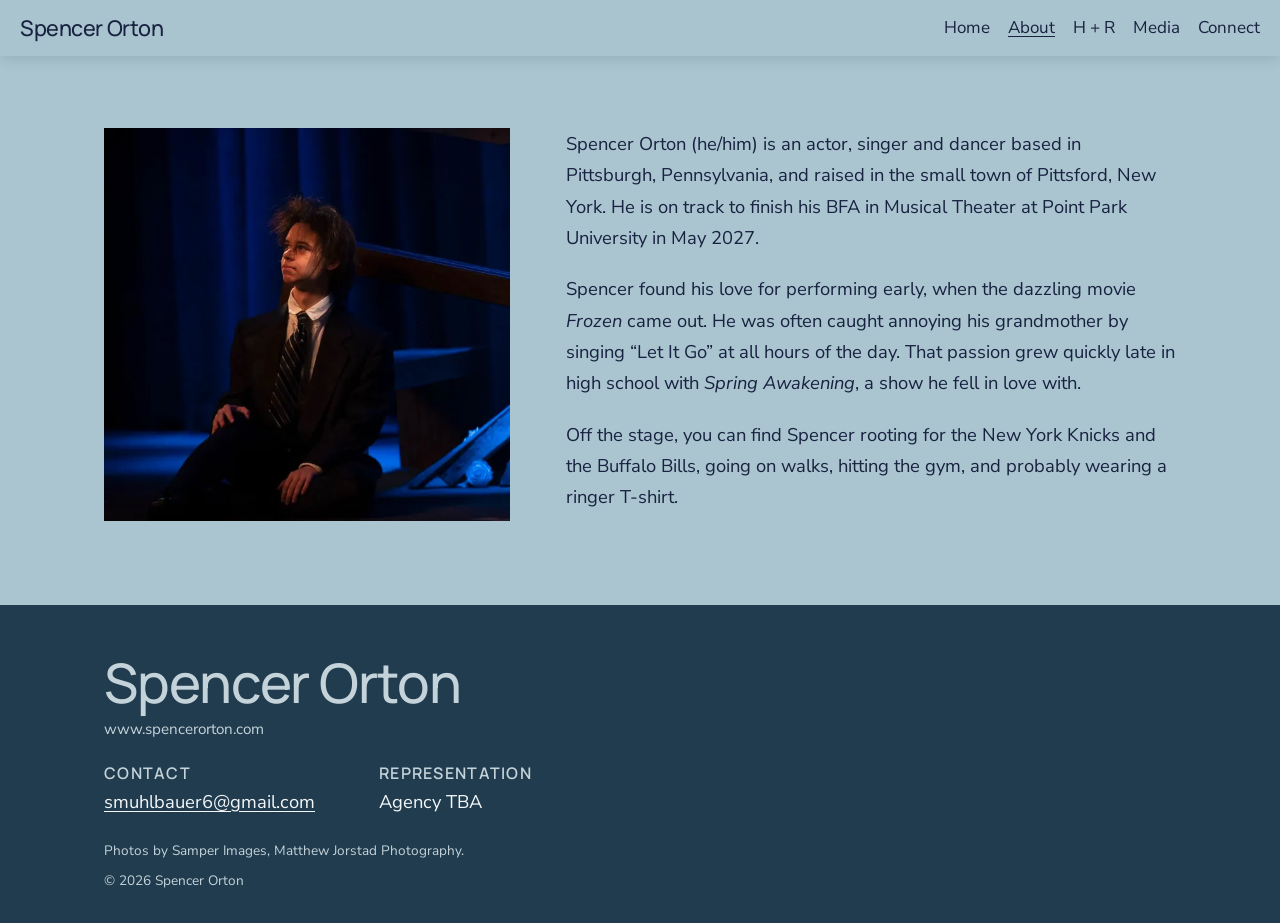
==== about.html @ 5dfda515 "split into separate pages, fix resume layout, add headshot and resume downloads" ====
<!doctype html>
<html lang="en">
<head>
  <meta charset="utf-8">
  <meta name="viewport" content="width=device-width, initial-scale=1">
  <title>About · Spencer Orton</title>
  <meta name="description" content="About Spencer Orton, actor, singer and dancer from Pittsford, New York, based in Pittsburgh.">
  <meta property="og:title" content="About · Spencer Orton">
  <meta property="og:description" content="About Spencer Orton, actor, singer and dancer from Pittsford, New York, based in Pittsburgh.">
  <meta property="og:image" content="https://spencerorton.com/images/headshot-1280.webp">
  <meta property="og:url" content="https://spencerorton.com/about">
  <meta name="theme-color" content="#213c4e">
  <link rel="canonical" href="https://spencerorton.com/about">
  <link rel="preconnect" href="https://fonts.googleapis.com">
  <link rel="preconnect" href="https://fonts.gstatic.com" crossorigin>
  <link href="https://fonts.googleapis.com/css2?family=Manrope:wght@500;600&family=Nunito+Sans:ital,wght@0,400;0,700;1,400&display=swap" rel="stylesheet">
  <link rel="stylesheet" href="style.css">
</head>
<body>
  <a class="skip" href="#main">Skip to content</a>

  <header class="site-header">
    <div class="header-inner">
      <a class="brand" href="index.html">Spencer Orton</a>
      <nav aria-label="Main">
        <ul>
          <li><a href="index.html">Home</a></li>
          <li><a href="about.html" aria-current="page">About</a></li>
          <li><a href="headshot-resume.html">H<span class="visually-hidden">eadshot</span> + R<span class="visually-hidden">esume</span></a></li>
          <li><a href="media.html">Media</a></li>
          <li><a href="connect.html">Connect</a></li>
        </ul>
      </nav>
    </div>
  </header>

  <main id="main" class="page">
    <section class="section band-light" aria-labelledby="page-h">
      <div class="wrap">
        <h1 id="page-h" class="visually-hidden">About Spencer Orton</h1>
        <div class="about-grid">
          <figure class="about-photo">
          <img src="images/casual-640.webp" width="640" height="619" fetchpriority="high"
               alt="Spencer Orton in a dark performance setting under blue-toned stage lighting.">
          </figure>
          <div class="bio">
          <p>Spencer Orton (he/him) is an actor, singer and dancer based in Pittsburgh, Pennsylvania, and raised in the small town of Pittsford, New York. He is on track to finish his BFA in Musical Theater at Point Park University in May 2027.</p>
          <p>Spencer found his love for performing early, when the dazzling movie <cite>Frozen</cite> came out. He was often caught annoying his grandmother by singing “Let It Go” at all hours of the day. That passion grew quickly late in high school with <cite>Spring Awakening</cite>, a show he fell in love with.</p>
          <p>Off the stage, you can find Spencer rooting for the New York Knicks and the Buffalo Bills, going on walks, hitting the gym, and probably wearing a ringer T-shirt.</p>
          </div>
        </div>
      </div>
    </section>
  </main>

  <!-- CONNECT -->
  <footer class="site-footer band-dark" aria-labelledby="contact-h">
    <div class="wrap">
      <h2 id="contact-h" class="footer-name">Spencer Orton</h2>
      <p class="footer-url">www.spencerorton.com</p>
      <!-- TODO: add real handles, then uncomment
      <ul class="social">
        <li><a href="https://instagram.com/HANDLE" aria-label="Instagram">IG</a></li>
        <li><a href="https://www.tiktok.com/@HANDLE" aria-label="TikTok">TT</a></li>
        <li><a href="https://youtube.com/@HANDLE" aria-label="YouTube">YT</a></li>
      </ul> -->
      <div class="footer-contact">
        <div>
          <h3>Contact</h3>
          <p><a href="mailto:smuhlbauer6@gmail.com">smuhlbauer6@gmail.com</a></p>
        </div>
        <div>
          <h3>Representation</h3>
          <!-- TODO: agency logo, phone and agent emails -->
          <p>Agency TBA</p>
        </div>
      </div>
      <p class="credits">Photos by Samper Images, Matthew Jorstad Photography. <!-- TODO: other photographers --></p>
      <p class="credits">© <span data-year>2026</span> Spencer Orton</p>
    </div>
  </footer>

  <script src="script.js" defer></script>
</body>
</html>
---- style.css ----
/* Palette and type follow the reference layout: slate-blue bands, deep navy ink,
   Manrope display + Nunito Sans text. All text/background pairs meet WCAG AA. */
:root {
  --ink: #182241;        /* navy text on light bands (10.6:1 on --light) */
  --dark: #213c4e;       /* dark band */
  --on-dark: #f2f6f8;    /* text on dark band (10.9:1) */
  --on-dark-muted: #c4d3da;
  --light: #aac5cf;      /* light band */
  --paper: #dce8ec;      /* lighter band for long reading */
  --line: rgb(24 34 65 / .22);
  --focus: #b3261e;
  --radius: 4px;
  --max: 1120px;
  --display: "Manrope", system-ui, sans-serif;
  --text: "Nunito Sans", system-ui, -apple-system, "Segoe UI", sans-serif;
  --header-h: 56px;
}

*, *::before, *::after { box-sizing: border-box; }
html { scroll-behavior: smooth; scroll-padding-top: var(--header-h); }
@media (prefers-reduced-motion: reduce) { html { scroll-behavior: auto; } }

body {
  margin: 0;
  background: var(--light);
  color: var(--ink);
  font: 400 1.0625rem/1.6 var(--text);
  -webkit-font-smoothing: antialiased;
}
img { display: block; max-width: 100%; height: auto; }
a { color: inherit; text-underline-offset: 3px; }
:focus-visible { outline: 3px solid var(--focus); outline-offset: 3px; }

h1, h2, h3 { font-family: var(--display); font-weight: 500; line-height: 1.1; margin: 0 0 .6em; letter-spacing: -.02em; }
h2 { font-size: clamp(1.8rem, 3.5vw, 2.6rem); }
h3 { font-size: 1.25rem; margin-top: 1.8em; font-weight: 600; }
cite { font-style: italic; }

.wrap { max-width: var(--max); margin: 0 auto; padding: 0 24px; }
.section { padding-block: 72px; }
.band-dark  { background: var(--dark); color: var(--on-dark); }
.band-light { background: var(--light); }
.band-paper { background: var(--paper); }
.visually-hidden {
  position: absolute !important; width: 1px; height: 1px; overflow: hidden;
  clip: rect(0 0 0 0); white-space: nowrap;
}
.skip {
  position: absolute; left: 12px; top: -60px; z-index: 100;
  background: var(--ink); color: #fff; padding: 10px 14px; border-radius: 6px;
}
.skip:focus { top: 12px; }

/* Header: translucent bar floating over the hero */
.site-header {
  position: fixed; inset: 0 0 auto 0; z-index: 50;
  background: rgb(170 197 207 / .78);
  backdrop-filter: blur(10px); -webkit-backdrop-filter: blur(10px);
  box-shadow: 0 2px 14px rgb(24 34 65 / .15);
}
.header-inner {
  display: flex; align-items: center; justify-content: space-between; gap: 8px 20px;
  min-height: var(--header-h); padding: 6px 20px; flex-wrap: wrap;
}
.brand { font-family: var(--display); font-weight: 500; font-size: 1.35rem; letter-spacing: -.02em; text-decoration: none; }
nav ul { list-style: none; display: flex; flex-wrap: wrap; gap: 0 18px; margin: 0; padding: 0; }
nav a { text-decoration: none; padding: 8px 0; display: inline-block; }
nav a:hover, nav a[aria-current="page"] { text-decoration: underline; text-decoration-thickness: 1px; }
@media (max-width: 560px) {
  :root { --header-h: 88px; }
  .header-inner { padding: 6px 16px 2px; gap: 0; }
  .brand { width: 100%; font-size: 1.2rem; }
  nav ul { gap: 0 14px; }
  nav a { font-size: .95rem; padding: 8px 0 10px; }
}

/* Hero */
/* The headshot is portrait, so show all of it on the left and let its edges fade
   into a backdrop sampled from the photo; the name sits on the plain backdrop. */
.hero {
  position: relative; height: min(100svh, 980px, calc(75vw + var(--header-h))); min-height: 520px; overflow: hidden;
  background: radial-gradient(ellipse at 35% 45%, #4a4248 0%, #3f383d 55%, #2f292d 100%);
}
.hero-img {
  /* height is capped at 75vw so the photo (2:3) never gets wider than ~50vw:
     the face stays in the left half and the name in the right half */
  position: absolute; bottom: 0; left: clamp(0px, 3vw, 64px);
  height: min(calc(100% - var(--header-h)), 75vw); width: auto; max-width: none;
  -webkit-mask-image: linear-gradient(to right, transparent 0, #000 12%, #000 80%, transparent 100%),
                      linear-gradient(to bottom, #000 85%, transparent 100%);
  -webkit-mask-composite: source-in; mask-composite: intersect;
  mask-image: linear-gradient(to right, transparent 0, #000 12%, #000 80%, transparent 100%),
              linear-gradient(to bottom, #000 85%, transparent 100%);
}
.hero-text {
  position: absolute; z-index: 1; right: clamp(20px, 4vw, 56px); bottom: 18%; max-width: 42vw;
  text-align: right; color: #fff; text-shadow: 0 2px 18px rgb(0 0 0 / .35);
}
.hero h1 {
  font-size: clamp(2.6rem, 6.4vw, 6.2rem); text-transform: uppercase; letter-spacing: -.02em;
  line-height: .98; margin: 0 0 .35em;
}
.tagline { font-style: italic; font-size: clamp(1.1rem, 2vw, 1.45rem); margin: 0; }
@media (max-width: 700px) {
  .hero { height: 92svh; }
  .hero-img { left: 50%; transform: translateX(-50%); height: 78%; top: calc(var(--header-h) + 8px); bottom: auto; }
  .hero-text { left: 20px; right: 20px; bottom: 24px; text-align: center; max-width: none; }
}

/* Press band */
.press-inner {
  max-width: 1280px; margin: 0 auto; padding: 28px 20px;
  display: grid; gap: 32px; align-items: center; grid-template-columns: 1fr;
}
@media (min-width: 820px) { .press-inner { grid-template-columns: 1fr 1fr; } }
.press-photo { margin: 0; }
.press-photo img { width: 100%; aspect-ratio: 4 / 3; object-fit: cover; object-position: 50% 30%; }
.quotes { display: grid; gap: 36px; text-align: center; padding: 8px 4%; }
.quotes blockquote { margin: 0; }
.quotes p { font-style: italic; font-size: 1.2rem; line-height: 1.55; margin: 0 0 14px; }
.quotes footer { font-size: 1.1rem; }

/* Upcoming */
.upcoming { padding-block: 72px; }
.display { font-size: clamp(2.6rem, 6vw, 4rem); margin-bottom: .8em; }
.event {
  display: grid; gap: 28px; align-items: center; grid-template-columns: 1fr;
  margin-bottom: 56px; text-align: center;
}
@media (min-width: 760px) {
  .event { grid-template-columns: 1fr 1fr; gap: 56px; }
  .event:nth-of-type(even) .event-text { order: 2; }
}
.event h3 { margin: 0 0 4px; font-size: 1.4rem; }
.event p { margin: 0 0 4px; font-size: 1.15rem; }
.event-venue { font-size: 1.3rem !important; }
.poster { width: 100%; max-width: 300px; justify-self: center; }
.poster-placeholder {
  aspect-ratio: 4 / 5; display: grid; place-items: center;
  border: 2px dashed var(--line); color: var(--ink); font-style: italic;
}
.btn {
  display: inline-block; margin-top: 12px; padding: 12px 22px; border: 1px solid currentColor;
  border-radius: 10px; text-transform: uppercase; letter-spacing: .04em; font-size: .9rem;
  text-decoration: none; min-height: 44px;
}
.btn:hover { background: var(--ink); color: var(--light); }

/* ---------- Inner pages ---------- */
.page { padding-top: var(--header-h); }
.page-title { font-size: clamp(2.6rem, 6vw, 4rem); margin: 0 0 .5em; }
.lede { font-size: 1.2rem; max-width: 60ch; }

/* About: photo left, bio right (reference composition) */
.about-grid { display: grid; gap: 40px; grid-template-columns: 1fr; align-items: start; }
@media (min-width: 820px) { .about-grid { grid-template-columns: minmax(260px, 2fr) 3fr; gap: 56px; } }
.about-photo { margin: 0; }
.about-photo img { width: 100%; }
.bio p { font-size: 1.15rem; line-height: 1.7; margin: 0 0 1.1em; max-width: 62ch; }
.bio p:first-child { margin-top: 0; }

/* H + R: two download cards side by side */
.downloads { display: grid; gap: 32px; grid-template-columns: 1fr; }
@media (min-width: 720px) { .downloads { grid-template-columns: 1fr 1fr; gap: 40px; } }
.download-card { margin: 0; display: flex; flex-direction: column; align-items: center; gap: 18px; }
.download-card img { width: 100%; max-width: 420px; aspect-ratio: 4 / 5; object-fit: cover; object-position: 50% 20%; background: #fff; box-shadow: 0 6px 24px rgb(24 34 65 / .18); }
.download-card img.contain { object-fit: contain; }
.download-card figcaption { text-align: center; }
.btn { display: inline-flex; align-items: center; gap: 8px; }
.btn-solid { background: var(--ink); color: var(--paper); border-color: var(--ink); }
.btn-solid:hover { background: var(--dark); }
.file-meta { display: block; font-size: .85rem; margin-top: 6px; }

/* Resume (text version). Credits are a real table on wide screens and stack
   into labelled blocks on phones, so nothing is clipped or side-scrolled. */
.resume-head { display: flex; flex-wrap: wrap; gap: 4px 28px; margin: 0 0 8px; font-size: 1.05rem; }
.credits-table { width: 100%; border-collapse: collapse; margin-bottom: 8px; }
.credits-table th, .credits-table td { text-align: left; padding: 12px 16px 12px 0; border-bottom: 1px solid var(--line); vertical-align: top; }
.credits-table th { font-size: .78rem; text-transform: uppercase; letter-spacing: .08em; font-weight: 700; }
.credits-table td:first-child { width: 34%; }
.credits-table .dir { display: block; font-style: italic; font-size: .95rem; }
@media (max-width: 640px) {
  .credits-table thead { position: absolute; width: 1px; height: 1px; overflow: hidden; clip: rect(0 0 0 0); }
  .credits-table, .credits-table tbody, .credits-table tr, .credits-table td { display: block; width: 100% !important; }
  .credits-table tr { padding: 12px 0; border-bottom: 1px solid var(--line); }
  .credits-table td { border: 0; padding: 2px 0; }
  .credits-table td:first-child { font-weight: 700; font-size: 1.1rem; }
}
.note { font-size: .95rem; margin-top: 8px; }
.resume-cols { display: grid; gap: 8px 56px; grid-template-columns: 1fr; }
@media (min-width: 820px) { .resume-cols { grid-template-columns: 3fr 2fr; } }
.training { margin: 0; }
.training div { display: grid; grid-template-columns: 5.5rem 1fr; gap: 12px; padding: 8px 0; border-bottom: 1px solid var(--line); }
.training dt { font-weight: 700; }
.training dd { margin: 0; }
.skills { list-style: none; padding: 0; margin: 0; display: flex; flex-wrap: wrap; gap: 8px; }
.skills li { border: 1px solid var(--line); border-radius: 999px; padding: 4px 14px; }

/* Media */
.sub-h { margin-top: 64px; }
.gallery { list-style: none; padding: 0; margin: 0; display: grid; gap: 20px; grid-template-columns: repeat(auto-fill, minmax(260px, 1fr)); }
.gallery figure { margin: 0; }
.gallery a { display: block; overflow: hidden; background: var(--light); }
.gallery img { width: 100%; aspect-ratio: 4 / 3; object-fit: cover; transition: transform .25s ease; }
.gallery img.top { object-position: 50% 15%; }
.gallery-tall { grid-template-columns: repeat(auto-fill, minmax(200px, 280px)); }
.gallery-tall img { aspect-ratio: 3 / 4; }
.gallery a:hover img { transform: scale(1.03); }
@media (prefers-reduced-motion: reduce) { .gallery img { transition: none; } .gallery a:hover img { transform: none; } }
.video-placeholder { border: 2px dashed var(--line); aspect-ratio: 16 / 9; max-width: 820px; display: grid; place-items: center; font-style: italic; }

/* Connect page */
.connect-grid { display: grid; gap: 40px; grid-template-columns: 1fr; align-items: center; }
@media (min-width: 820px) { .connect-grid { grid-template-columns: 3fr 2fr; gap: 64px; } }
.contact-list { margin: 32px 0 0; }
.contact-list div { padding: 18px 0; border-top: 1px solid var(--line); }
.contact-list dt { font-size: .8rem; text-transform: uppercase; letter-spacing: .1em; font-weight: 700; margin-bottom: 4px; }
.contact-list dd { margin: 0; font-size: 1.25rem; }
.connect-photo { margin: 0; }
.connect-photo img { width: 100%; max-width: 380px; }

/* Footer / Connect */
.site-footer { padding: 48px 0 32px; }
.footer-name { font-size: clamp(2.4rem, 5vw, 3.4rem); margin: 0 0 4px; color: var(--on-dark-muted); }
.footer-url { margin: 0 0 24px; color: var(--on-dark-muted); font-size: .95rem; }
.footer-contact { display: flex; flex-wrap: wrap; gap: 8px 64px; }
.footer-contact h3 { margin: 0 0 4px; font-size: 1rem; text-transform: uppercase; letter-spacing: .08em; color: var(--on-dark-muted); }
.footer-contact p { font-size: 1.15rem; margin: 0 0 16px; }
.social { list-style: none; padding: 0; display: flex; gap: 10px; }
.credits { color: var(--on-dark-muted); font-size: .85rem; margin: 8px 0 0; }

/* Lightbox */
.lightbox { border: 0; padding: 0; background: transparent; max-width: min(92vw, 1100px); max-height: 92vh; }
.lightbox::backdrop { background: rgb(0 0 0 / .85); }
.lightbox img { max-height: 82vh; width: auto; margin: 0 auto; }
.lightbox .close {
  position: fixed; top: 16px; right: 16px; width: 44px; height: 44px; border-radius: 50%;
  border: 0; background: #f2f6f8; color: var(--ink); font-size: 1.6rem; line-height: 1; cursor: pointer;
}
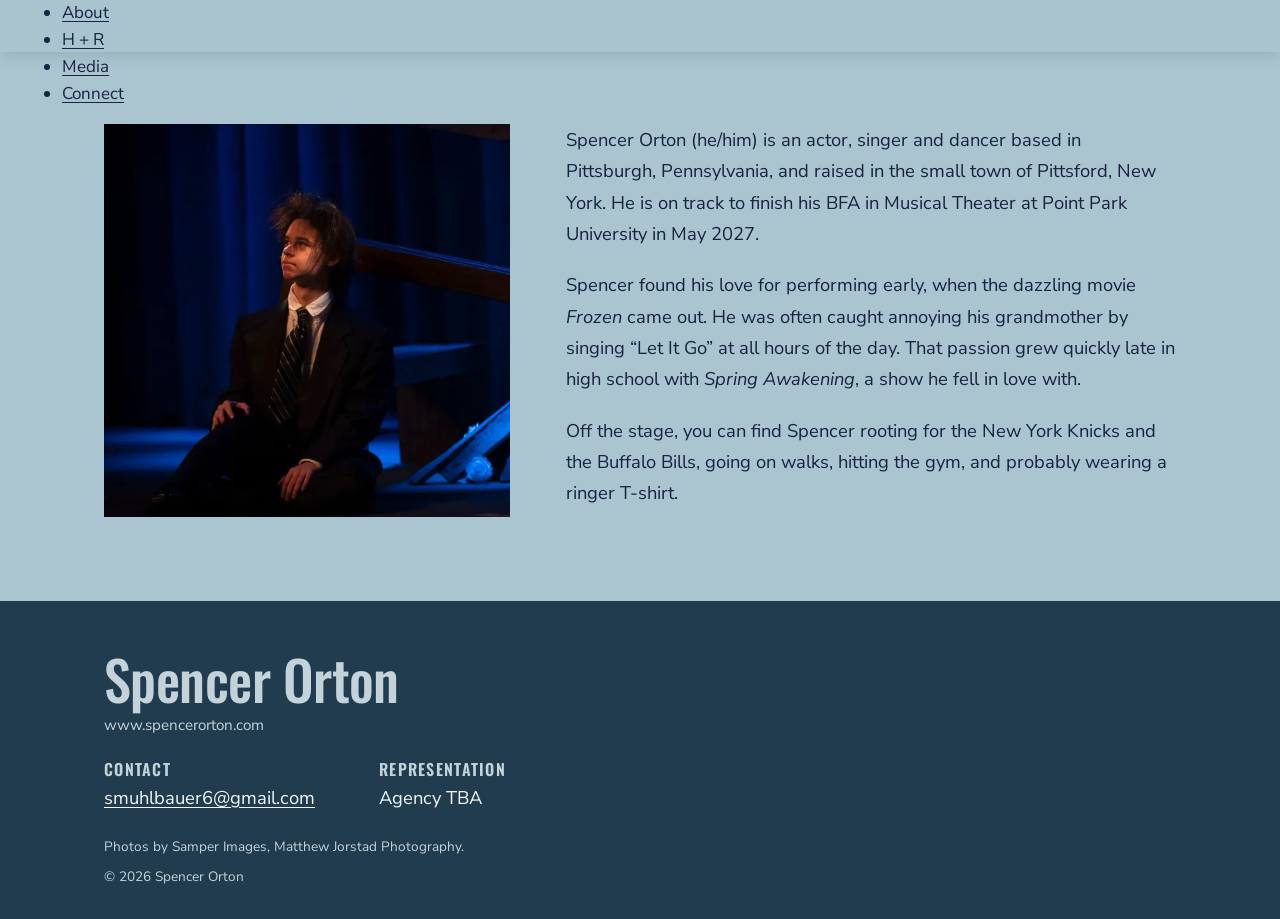
==== commit 0ac8473d: "Redesign hero: full-screen portrait, text overlay, hamburger menu overlay, Oswald type" ====
--- a/about.html
+++ b/about.html
@@ -13,7 +13,7 @@
   <link rel="canonical" href="https://spencerorton.com/about">
   <link rel="preconnect" href="https://fonts.googleapis.com">
   <link rel="preconnect" href="https://fonts.gstatic.com" crossorigin>
-  <link href="https://fonts.googleapis.com/css2?family=Manrope:wght@500;600&family=Nunito+Sans:ital,wght@0,400;0,700;1,400&display=swap" rel="stylesheet">
+  <link href="https://fonts.googleapis.com/css2?family=Oswald:wght@500;600;700&family=Nunito+Sans:ital,wght@0,400;0,700;1,400&display=swap" rel="stylesheet">
   <link rel="stylesheet" href="style.css">
 </head>
 <body>
--- a/style.css
+++ b/style.css
@@ -1,19 +1,24 @@
-/* Palette and type follow the reference layout: slate-blue bands, deep navy ink,
-   Manrope display + Nunito Sans text. All text/background pairs meet WCAG AA. */
+/* Palette: deep navy ink, dusty slate-blue bands, olive-green from photo.
+   Display: Oswald (condensed bold caps). Text: Nunito Sans. */
+
 :root {
-  --ink: #182241;        /* navy text on light bands (10.6:1 on --light) */
-  --dark: #213c4e;       /* dark band */
-  --on-dark: #f2f6f8;    /* text on dark band (10.9:1) */
+  --ink: #182241;          /* deep navy text */
+  --dark: #213c4e;         /* dark navy band */
+  --slate: #6b8a99;        /* dusty slate-blue */
+  --slate-light: #aac5cf;  /* light slate band */
+  --slate-overlay: #7d9cab;/* menu overlay slate-blue */
+  --on-dark: #f2f6f8;
   --on-dark-muted: #c4d3da;
-  --light: #aac5cf;      /* light band */
-  --paper: #dce8ec;      /* lighter band for long reading */
+  --light: #aac5cf;
+  --paper: #dce8ec;
+  --olive: #4a4248;        /* olive-green from photo */
   --line: rgb(24 34 65 / .22);
   --focus: #b3261e;
   --radius: 4px;
   --max: 1120px;
-  --display: "Manrope", system-ui, sans-serif;
+  --display: "Oswald", system-ui, sans-serif;
   --text: "Nunito Sans", system-ui, -apple-system, "Segoe UI", sans-serif;
-  --header-h: 56px;
+  --header-h: 52px;
 }
 
 *, *::before, *::after { box-sizing: border-box; }
@@ -22,7 +27,7 @@
 
 body {
   margin: 0;
-  background: var(--light);
+  background: var(--slate-light);
   color: var(--ink);
   font: 400 1.0625rem/1.6 var(--text);
   -webkit-font-smoothing: antialiased;
@@ -31,7 +36,7 @@
 a { color: inherit; text-underline-offset: 3px; }
 :focus-visible { outline: 3px solid var(--focus); outline-offset: 3px; }
 
-h1, h2, h3 { font-family: var(--display); font-weight: 500; line-height: 1.1; margin: 0 0 .6em; letter-spacing: -.02em; }
+h1, h2, h3 { font-family: var(--display); font-weight: 500; line-height: 1.1; margin: 0 0 .6em; letter-spacing: -.01em; }
 h2 { font-size: clamp(1.8rem, 3.5vw, 2.6rem); }
 h3 { font-size: 1.25rem; margin-top: 1.8em; font-weight: 600; }
 cite { font-style: italic; }
@@ -39,7 +44,7 @@
 .wrap { max-width: var(--max); margin: 0 auto; padding: 0 24px; }
 .section { padding-block: 72px; }
 .band-dark  { background: var(--dark); color: var(--on-dark); }
-.band-light { background: var(--light); }
+.band-light { background: var(--slate-light); }
 .band-paper { background: var(--paper); }
 .visually-hidden {
   position: absolute !important; width: 1px; height: 1px; overflow: hidden;
@@ -51,63 +56,170 @@
 }
 .skip:focus { top: 12px; }
 
-/* Header: translucent bar floating over the hero */
+/* ===== Header: thin, semi-transparent, fades into hero ===== */
 .site-header {
-  position: fixed; inset: 0 0 auto 0; z-index: 50;
-  background: rgb(170 197 207 / .78);
-  backdrop-filter: blur(10px); -webkit-backdrop-filter: blur(10px);
-  box-shadow: 0 2px 14px rgb(24 34 65 / .15);
-}
-.header-inner {
-  display: flex; align-items: center; justify-content: space-between; gap: 8px 20px;
-  min-height: var(--header-h); padding: 6px 20px; flex-wrap: wrap;
-}
-.brand { font-family: var(--display); font-weight: 500; font-size: 1.35rem; letter-spacing: -.02em; text-decoration: none; }
-nav ul { list-style: none; display: flex; flex-wrap: wrap; gap: 0 18px; margin: 0; padding: 0; }
-nav a { text-decoration: none; padding: 8px 0; display: inline-block; }
-nav a:hover, nav a[aria-current="page"] { text-decoration: underline; text-decoration-thickness: 1px; }
-@media (max-width: 560px) {
-  :root { --header-h: 88px; }
-  .header-inner { padding: 6px 16px 2px; gap: 0; }
-  .brand { width: 100%; font-size: 1.2rem; }
-  nav ul { gap: 0 14px; }
-  nav a { font-size: .95rem; padding: 8px 0 10px; }
-}
-
-/* Hero */
-/* The headshot is portrait, so show all of it on the left and let its edges fade
-   into a backdrop sampled from the photo; the name sits on the plain backdrop. */
+  position: fixed; inset: 0 0 auto 0; z-index: 60;
+  height: var(--header-h);
+  display: flex; align-items: center; justify-content: space-between;
+  padding: 0 22px;
+  background: linear-gradient(to bottom, rgb(24 34 65 / .12) 0%, rgb(24 34 65 / .04) 60%, transparent 100%);
+  backdrop-filter: blur(2px); -webkit-backdrop-filter: blur(2px);
+  border: 0; box-shadow: none;
+  transition: background .3s ease;
+}
+.brand {
+  font-family: var(--text); font-weight: 400; font-size: .95rem;
+  letter-spacing: .02em; color: var(--ink); text-decoration: none;
+  opacity: .82;
+}
+.brand:hover { opacity: 1; }
+
+/* Hamburger: two thin navy lines */
+.menu-toggle {
+  display: flex; flex-direction: column; justify-content: center; gap: 5px;
+  width: 32px; height: 32px; padding: 0; border: 0; background: transparent; cursor: pointer;
+}
+.menu-toggle span {
+  display: block; height: 1.5px; width: 24px; background: var(--ink); opacity: .72;
+  transition: transform .3s ease, opacity .3s ease;
+}
+.menu-toggle:hover span { opacity: 1; }
+
+/* ===== Full-screen menu overlay ===== */
+.menu-overlay {
+  position: fixed; inset: 0; z-index: 70;
+  background: var(--slate-overlay);
+  display: flex; flex-direction: column;
+  opacity: 0; visibility: hidden;
+  transition: opacity .35s ease, visibility .35s ease;
+}
+.menu-overlay.open { opacity: 1; visibility: visible; }
+
+.menu-overlay-top {
+  display: flex; align-items: center; justify-content: space-between;
+  padding: 0 22px; height: var(--header-h);
+}
+.menu-name {
+  font-family: var(--text); font-weight: 400; font-size: .95rem;
+  letter-spacing: .02em; color: var(--ink); opacity: .82;
+}
+.menu-close {
+  width: 32px; height: 32px; padding: 0; border: 0; background: transparent;
+  font-size: 1.6rem; line-height: 1; color: var(--ink); cursor: pointer;
+  opacity: .72; font-family: var(--text); font-weight: 300;
+}
+.menu-close:hover { opacity: 1; }
+
+.menu-nav { flex: 1; display: flex; align-items: center; justify-content: center; }
+.menu-nav ul {
+  list-style: none; margin: 0; padding: 0; text-align: center;
+}
+.menu-nav li { margin: 14px 0; }
+.menu-nav a {
+  font-family: var(--display); font-weight: 500;
+  font-size: clamp(1.8rem, 7vw, 2.8rem);
+  text-decoration: none; color: var(--ink); letter-spacing: .01em;
+  text-transform: none; opacity: .85;
+  transition: opacity .2s ease;
+}
+.menu-nav a:hover, .menu-nav a:focus { opacity: 1; }
+
+/* ===== Hero: full-screen edge-to-edge portrait ===== */
 .hero {
-  position: relative; height: min(100svh, 980px, calc(75vw + var(--header-h))); min-height: 520px; overflow: hidden;
-  background: radial-gradient(ellipse at 35% 45%, #4a4248 0%, #3f383d 55%, #2f292d 100%);
-}
+  position: relative;
+  width: 100vw;
+  height: 100svh;
+  min-height: 100svh;
+  overflow: hidden;
+  margin: 0; padding: 0;
+  background: var(--olive);
+}
+
+/* The photo fills the entire screen, object-position tuned so the face
+   sits upper-left-to-center and the right side stays open for text */
 .hero-img {
-  /* height is capped at 75vw so the photo (2:3) never gets wider than ~50vw:
-     the face stays in the left half and the name in the right half */
-  position: absolute; bottom: 0; left: clamp(0px, 3vw, 64px);
-  height: min(calc(100% - var(--header-h)), 75vw); width: auto; max-width: none;
-  -webkit-mask-image: linear-gradient(to right, transparent 0, #000 12%, #000 80%, transparent 100%),
-                      linear-gradient(to bottom, #000 85%, transparent 100%);
-  -webkit-mask-composite: source-in; mask-composite: intersect;
-  mask-image: linear-gradient(to right, transparent 0, #000 12%, #000 80%, transparent 100%),
-              linear-gradient(to bottom, #000 85%, transparent 100%);
-}
+  position: absolute; inset: 0;
+  width: 100%; height: 100%;
+  object-fit: cover;
+  object-position: 28% 30%;
+}
+
+/* Text overlay: right side, mid-height, right-aligned, deep navy */
 .hero-text {
-  position: absolute; z-index: 1; right: clamp(20px, 4vw, 56px); bottom: 18%; max-width: 42vw;
-  text-align: right; color: #fff; text-shadow: 0 2px 18px rgb(0 0 0 / .35);
-}
-.hero h1 {
-  font-size: clamp(2.6rem, 6.4vw, 6.2rem); text-transform: uppercase; letter-spacing: -.02em;
-  line-height: .98; margin: 0 0 .35em;
-}
-.tagline { font-style: italic; font-size: clamp(1.1rem, 2vw, 1.45rem); margin: 0; }
+  position: absolute;
+  right: 0;
+  top: 50%;
+  transform: translateY(-50%);
+  z-index: 2;
+  text-align: right;
+  padding-right: clamp(20px, 5vw, 64px);
+  max-width: 50vw;
+  color: var(--ink);
+}
+
+.hero-first, .hero-last {
+  display: block;
+  font-family: var(--display);
+  font-weight: 700;
+  text-transform: uppercase;
+  line-height: .92;
+  letter-spacing: -.01em;
+}
+
+.hero-first {
+  font-size: clamp(3rem, 12vw, 7.5rem);
+}
+
+.hero-last {
+  font-size: clamp(2.4rem, 9.5vw, 6rem);
+  margin-top: .04em;
+}
+
+.tagline {
+  font-family: var(--text);
+  font-style: italic;
+  font-weight: 400;
+  font-size: clamp(1rem, 2.6vw, 1.6rem);
+  margin: .5em 0 0;
+  letter-spacing: .01em;
+  opacity: .85;
+}
+
+/* The press section (navy) sits flush against the hero bottom */
+.press { margin: 0; padding-block: 72px; }
+
+/* ===== Mobile hero adjustments ===== */
 @media (max-width: 700px) {
-  .hero { height: 92svh; }
-  .hero-img { left: 50%; transform: translateX(-50%); height: 78%; top: calc(var(--header-h) + 8px); bottom: auto; }
-  .hero-text { left: 20px; right: 20px; bottom: 24px; text-align: center; max-width: none; }
-}
-
-/* Press band */
+  .hero-img {
+    object-position: 25% 25%;
+  }
+  .hero-text {
+    right: 0;
+    top: 52%;
+    padding-right: 20px;
+    max-width: 62vw;
+  }
+  .hero-first { font-size: clamp(2.8rem, 16vw, 5.5rem); }
+  .hero-last  { font-size: clamp(2.2rem, 12.5vw, 4.4rem); }
+  .tagline { font-size: clamp(.95rem, 3.5vw, 1.3rem); }
+}
+
+@media (max-width: 400px) {
+  .hero-text { max-width: 70vw; }
+  .hero-first { font-size: 2.6rem; }
+  .hero-last  { font-size: 2.05rem; }
+  .tagline { font-size: .9rem; }
+}
+
+/* Landscape phones: keep photo full-screen, text lower */
+@media (max-height: 500px) and (orientation: landscape) {
+  .hero-text { top: 58%; }
+  .hero-first { font-size: clamp(2rem, 8vw, 4rem); }
+  .hero-last { font-size: clamp(1.6rem, 6.5vw, 3.2rem); }
+  .tagline { font-size: .95rem; }
+}
+
+/* ===== Press band ===== */
 .press-inner {
   max-width: 1280px; margin: 0 auto; padding: 28px 20px;
   display: grid; gap: 32px; align-items: center; grid-template-columns: 1fr;
@@ -120,7 +232,7 @@
 .quotes p { font-style: italic; font-size: 1.2rem; line-height: 1.55; margin: 0 0 14px; }
 .quotes footer { font-size: 1.1rem; }
 
-/* Upcoming */
+/* ===== Upcoming ===== */
 .upcoming { padding-block: 72px; }
 .display { font-size: clamp(2.6rem, 6vw, 4rem); margin-bottom: .8em; }
 .event {
@@ -140,18 +252,29 @@
   border: 2px dashed var(--line); color: var(--ink); font-style: italic;
 }
 .btn {
-  display: inline-block; margin-top: 12px; padding: 12px 22px; border: 1px solid currentColor;
+  display: inline-flex; align-items: center; gap: 8px;
+  margin-top: 12px; padding: 12px 22px; border: 1px solid currentColor;
   border-radius: 10px; text-transform: uppercase; letter-spacing: .04em; font-size: .9rem;
   text-decoration: none; min-height: 44px;
 }
 .btn:hover { background: var(--ink); color: var(--light); }
-
-/* ---------- Inner pages ---------- */
+.btn-solid { background: var(--ink); color: var(--paper); border-color: var(--ink); }
+.btn-solid:hover { background: var(--dark); }
+
+/* ===== Inner pages ===== */
 .page { padding-top: var(--header-h); }
 .page-title { font-size: clamp(2.6rem, 6vw, 4rem); margin: 0 0 .5em; }
 .lede { font-size: 1.2rem; max-width: 60ch; }
 
-/* About: photo left, bio right (reference composition) */
+/* Inner page header: solid background since no hero photo behind it */
+body:not(:has(.hero)) .site-header,
+.page .site-header {
+  background: rgb(170 197 207 / .78);
+  backdrop-filter: blur(10px); -webkit-backdrop-filter: blur(10px);
+  box-shadow: 0 2px 14px rgb(24 34 65 / .15);
+}
+
+/* About */
 .about-grid { display: grid; gap: 40px; grid-template-columns: 1fr; align-items: start; }
 @media (min-width: 820px) { .about-grid { grid-template-columns: minmax(260px, 2fr) 3fr; gap: 56px; } }
 .about-photo { margin: 0; }
@@ -159,20 +282,16 @@
 .bio p { font-size: 1.15rem; line-height: 1.7; margin: 0 0 1.1em; max-width: 62ch; }
 .bio p:first-child { margin-top: 0; }
 
-/* H + R: two download cards side by side */
+/* H + R downloads */
 .downloads { display: grid; gap: 32px; grid-template-columns: 1fr; }
 @media (min-width: 720px) { .downloads { grid-template-columns: 1fr 1fr; gap: 40px; } }
 .download-card { margin: 0; display: flex; flex-direction: column; align-items: center; gap: 18px; }
 .download-card img { width: 100%; max-width: 420px; aspect-ratio: 4 / 5; object-fit: cover; object-position: 50% 20%; background: #fff; box-shadow: 0 6px 24px rgb(24 34 65 / .18); }
 .download-card img.contain { object-fit: contain; }
 .download-card figcaption { text-align: center; }
-.btn { display: inline-flex; align-items: center; gap: 8px; }
-.btn-solid { background: var(--ink); color: var(--paper); border-color: var(--ink); }
-.btn-solid:hover { background: var(--dark); }
 .file-meta { display: block; font-size: .85rem; margin-top: 6px; }
 
-/* Resume (text version). Credits are a real table on wide screens and stack
-   into labelled blocks on phones, so nothing is clipped or side-scrolled. */
+/* Resume table */
 .resume-head { display: flex; flex-wrap: wrap; gap: 4px 28px; margin: 0 0 8px; font-size: 1.05rem; }
 .credits-table { width: 100%; border-collapse: collapse; margin-bottom: 8px; }
 .credits-table th, .credits-table td { text-align: left; padding: 12px 16px 12px 0; border-bottom: 1px solid var(--line); vertical-align: top; }
@@ -219,14 +338,13 @@
 .connect-photo { margin: 0; }
 .connect-photo img { width: 100%; max-width: 380px; }
 
-/* Footer / Connect */
+/* Footer */
 .site-footer { padding: 48px 0 32px; }
 .footer-name { font-size: clamp(2.4rem, 5vw, 3.4rem); margin: 0 0 4px; color: var(--on-dark-muted); }
 .footer-url { margin: 0 0 24px; color: var(--on-dark-muted); font-size: .95rem; }
 .footer-contact { display: flex; flex-wrap: wrap; gap: 8px 64px; }
 .footer-contact h3 { margin: 0 0 4px; font-size: 1rem; text-transform: uppercase; letter-spacing: .08em; color: var(--on-dark-muted); }
 .footer-contact p { font-size: 1.15rem; margin: 0 0 16px; }
-.social { list-style: none; padding: 0; display: flex; gap: 10px; }
 .credits { color: var(--on-dark-muted); font-size: .85rem; margin: 8px 0 0; }
 
 /* Lightbox */
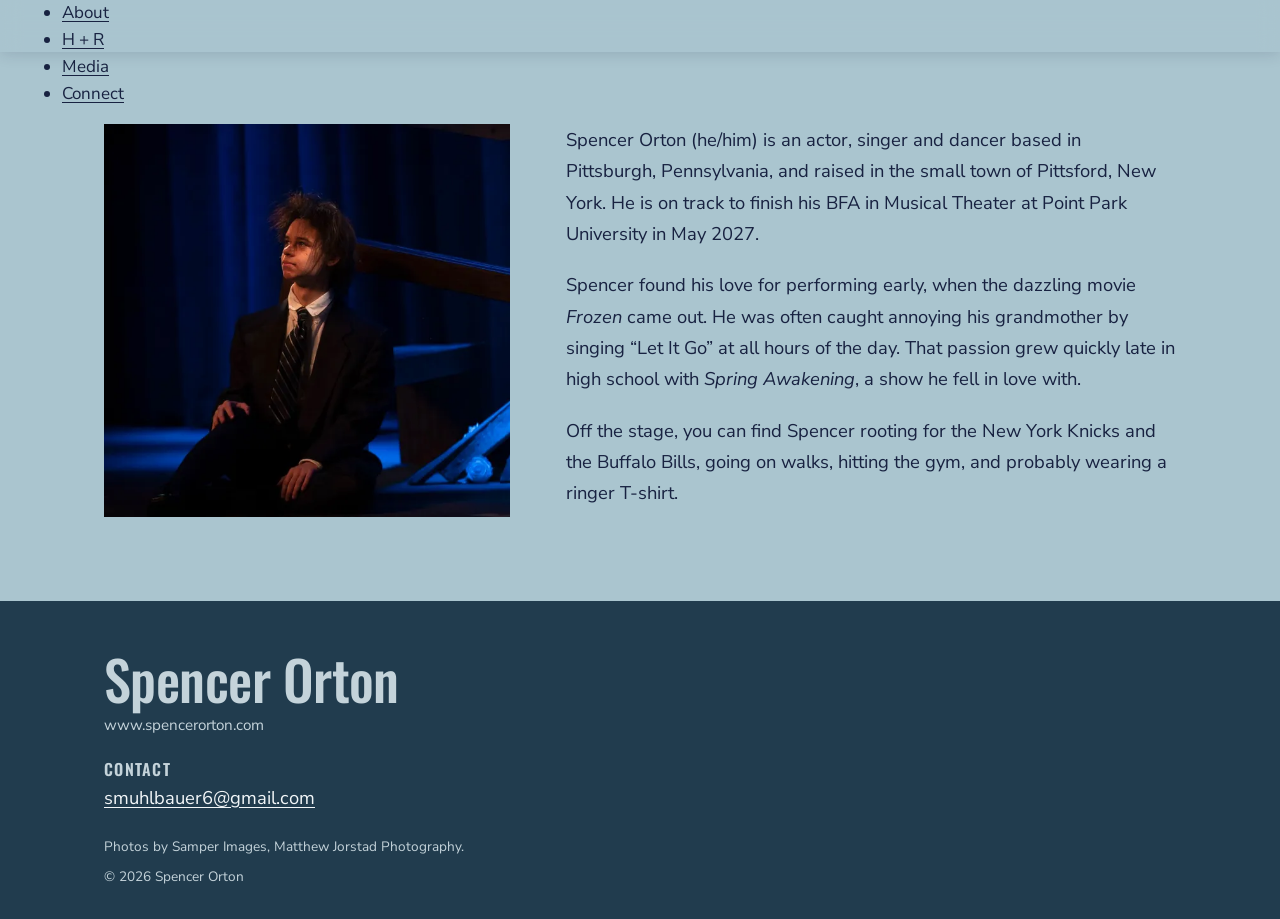
==== commit 0201ec2b: "Remove all agency/representation info from entire site" ====
--- a/about.html
+++ b/about.html
@@ -69,11 +69,6 @@
           <h3>Contact</h3>
           <p><a href="mailto:smuhlbauer6@gmail.com">smuhlbauer6@gmail.com</a></p>
         </div>
-        <div>
-          <h3>Representation</h3>
-          <!-- TODO: agency logo, phone and agent emails -->
-          <p>Agency TBA</p>
-        </div>
       </div>
       <p class="credits">Photos by Samper Images, Matthew Jorstad Photography. <!-- TODO: other photographers --></p>
       <p class="credits">© <span data-year>2026</span> Spencer Orton</p>
--- a/style.css
+++ b/style.css
@@ -141,7 +141,22 @@
   position: absolute; inset: 0;
   width: 100%; height: 100%;
   object-fit: cover;
-  object-position: 28% 30%;
+  object-position: 30% 25%;
+}
+
+/* Gradient overlay: darkens the right edge so text is readable without
+   covering the face. Face occupies ~22%-84% of image width. */
+.hero-overlay {
+  position: absolute; inset: 0; z-index: 1; pointer-events: none;
+  /* Desktop: gradient from right side */
+  background: linear-gradient(
+    to right,
+    transparent 0%,
+    transparent 60%,
+    rgb(24 34 65 / .15) 72%,
+    rgb(24 34 65 / .55) 82%,
+    rgb(24 34 65 / .75) 100%
+  );
 }
 
 /* Text overlay: right side, mid-height, right-aligned, deep navy */
@@ -152,8 +167,8 @@
   transform: translateY(-50%);
   z-index: 2;
   text-align: right;
-  padding-right: clamp(20px, 5vw, 64px);
-  max-width: 50vw;
+  padding-right: clamp(20px, 4vw, 56px);
+  max-width: 25vw;
   color: var(--ink);
 }
 
@@ -189,34 +204,49 @@
 .press { margin: 0; padding-block: 72px; }
 
 /* ===== Mobile hero adjustments ===== */
+/* On narrow screens the portrait face fills the full width.
+   Move text to the bottom with a gradient from below so the face stays clear. */
 @media (max-width: 700px) {
   .hero-img {
-    object-position: 25% 25%;
+    object-position: 25% 20%;
+  }
+  .hero-overlay {
+    background: linear-gradient(
+      to top,
+      rgb(24 34 65 / .82) 0%,
+      rgb(24 34 65 / .55) 15%,
+      rgb(24 34 65 / .15) 28%,
+      transparent 40%
+    );
   }
   .hero-text {
+    left: 0;
     right: 0;
-    top: 52%;
-    padding-right: 20px;
-    max-width: 62vw;
+    bottom: 0;
+    top: auto;
+    transform: none;
+    text-align: right;
+    padding: 0 20px 28px;
+    max-width: none;
   }
-  .hero-first { font-size: clamp(2.8rem, 16vw, 5.5rem); }
-  .hero-last  { font-size: clamp(2.2rem, 12.5vw, 4.4rem); }
-  .tagline { font-size: clamp(.95rem, 3.5vw, 1.3rem); }
+  .hero-first { font-size: clamp(2.8rem, 14vw, 5rem); }
+  .hero-last  { font-size: clamp(2.2rem, 11vw, 4rem); }
+  .tagline { font-size: clamp(.95rem, 3.2vw, 1.3rem); }
 }
 
 @media (max-width: 400px) {
-  .hero-text { max-width: 70vw; }
-  .hero-first { font-size: 2.6rem; }
-  .hero-last  { font-size: 2.05rem; }
+  .hero-text { padding: 0 16px 22px; }
+  .hero-first { font-size: 2.4rem; }
+  .hero-last  { font-size: 1.9rem; }
+  .tagline { font-size: .85rem; }
+}
+
+/* Landscape phones: keep photo full-screen, text at bottom-right */
+@media (max-height: 500px) and (orientation: landscape) {
+  .hero-text { top: auto; bottom: 16px; transform: none; max-width: 40vw; }
+  .hero-first { font-size: clamp(2rem, 7vw, 3.5rem); }
+  .hero-last { font-size: clamp(1.6rem, 5.5vw, 2.8rem); }
   .tagline { font-size: .9rem; }
-}
-
-/* Landscape phones: keep photo full-screen, text lower */
-@media (max-height: 500px) and (orientation: landscape) {
-  .hero-text { top: 58%; }
-  .hero-first { font-size: clamp(2rem, 8vw, 4rem); }
-  .hero-last { font-size: clamp(1.6rem, 6.5vw, 3.2rem); }
-  .tagline { font-size: .95rem; }
 }
 
 /* ===== Press band ===== */
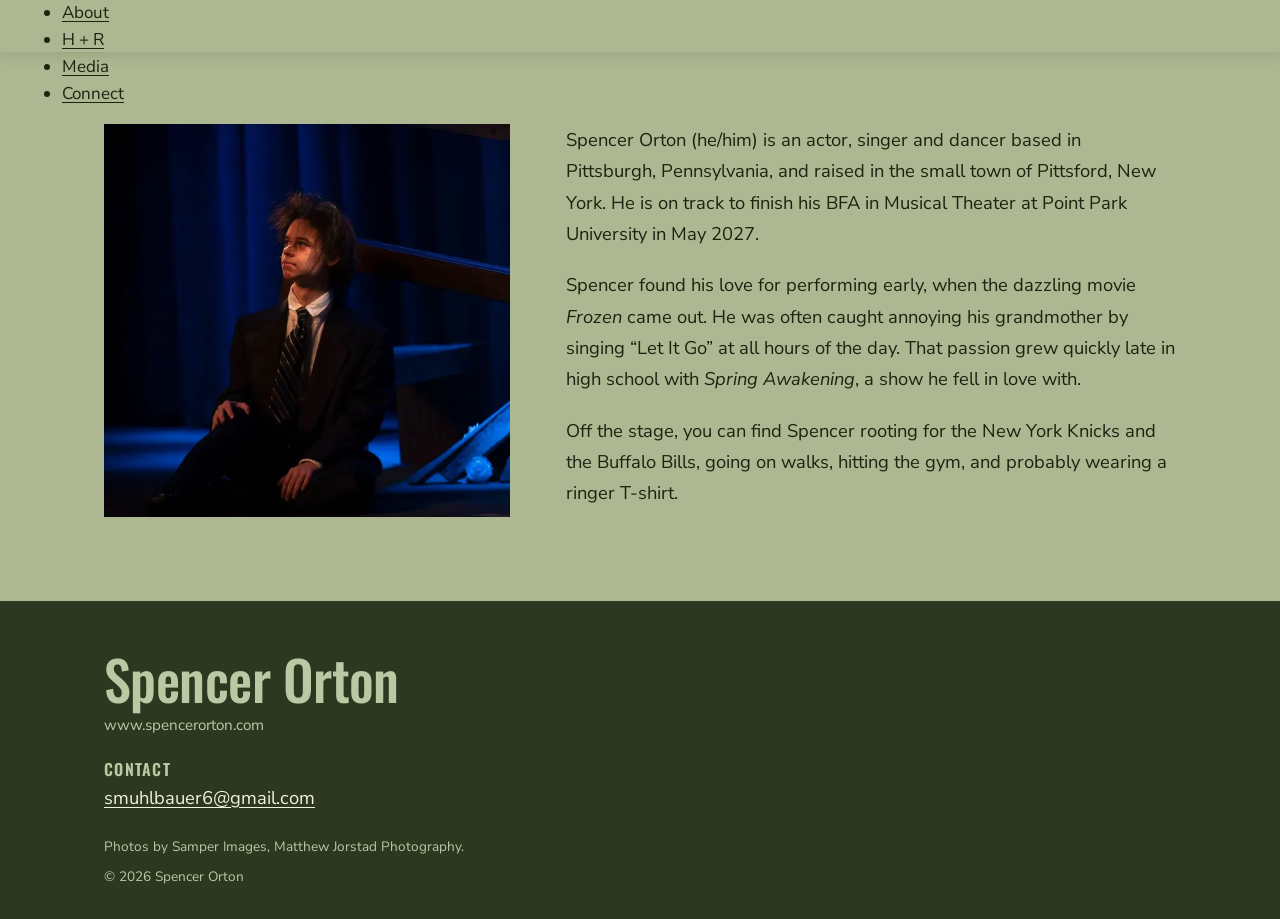
==== commit 73b87ab6: "Olive-green color scheme, new Connect page with form, gradient footer" ====
--- a/about.html
+++ b/about.html
@@ -9,7 +9,7 @@
   <meta property="og:description" content="About Spencer Orton, actor, singer and dancer from Pittsford, New York, based in Pittsburgh.">
   <meta property="og:image" content="https://spencerorton.com/images/headshot-1280.webp">
   <meta property="og:url" content="https://spencerorton.com/about">
-  <meta name="theme-color" content="#213c4e">
+  <meta name="theme-color" content="#2d3820">
   <link rel="canonical" href="https://spencerorton.com/about">
   <link rel="preconnect" href="https://fonts.googleapis.com">
   <link rel="preconnect" href="https://fonts.gstatic.com" crossorigin>
--- a/style.css
+++ b/style.css
@@ -1,19 +1,19 @@
-/* Palette: deep navy ink, dusty slate-blue bands, olive-green from photo.
-   Display: Oswald (condensed bold caps). Text: Nunito Sans. */
+/* Palette: ripe olive green throughout — deep olive ink, dusty olive bands,
+   warm olive-cream backgrounds. Display: Oswald. Text: Nunito Sans. */
 
 :root {
-  --ink: #182241;          /* deep navy text */
-  --dark: #213c4e;         /* dark navy band */
-  --slate: #6b8a99;        /* dusty slate-blue */
-  --slate-light: #aac5cf;  /* light slate band */
-  --slate-overlay: #7d9cab;/* menu overlay slate-blue */
-  --on-dark: #f2f6f8;
-  --on-dark-muted: #c4d3da;
-  --light: #aac5cf;
-  --paper: #dce8ec;
-  --olive: #4a4248;        /* olive-green from photo */
-  --line: rgb(24 34 65 / .22);
-  --focus: #b3261e;
+  --ink: #1c2410;          /* deep olive-black text */
+  --dark: #2d3820;         /* dark olive band */
+  --slate: #67724a;        /* dusty olive (mid-tone) */
+  --slate-light: #adb892;  /* soft dusty olive — main background */
+  --slate-overlay: #7a8556;/* menu overlay olive */
+  --on-dark: #f2f0e0;      /* warm cream on dark */
+  --on-dark-muted: #bcc8a4;
+  --light: #adb892;        /* matches slate-light */
+  --paper: #d2d8b8;        /* light olive-cream for reading */
+  --olive: #4a5235;        /* ripe olive from photo */
+  --line: rgb(28 36 16 / .22);
+  --focus: #8a6d3b;
   --radius: 4px;
   --max: 1120px;
   --display: "Oswald", system-ui, sans-serif;
@@ -62,7 +62,7 @@
   height: var(--header-h);
   display: flex; align-items: center; justify-content: space-between;
   padding: 0 22px;
-  background: linear-gradient(to bottom, rgb(24 34 65 / .12) 0%, rgb(24 34 65 / .04) 60%, transparent 100%);
+  background: linear-gradient(to bottom, rgb(28 36 16 / .12) 0%, rgb(28 36 16 / .04) 60%, transparent 100%);
   backdrop-filter: blur(2px); -webkit-backdrop-filter: blur(2px);
   border: 0; box-shadow: none;
   transition: background .3s ease;
@@ -153,9 +153,9 @@
     to right,
     transparent 0%,
     transparent 60%,
-    rgb(24 34 65 / .15) 72%,
-    rgb(24 34 65 / .55) 82%,
-    rgb(24 34 65 / .75) 100%
+    rgb(28 36 16 / .15) 72%,
+    rgb(28 36 16 / .55) 82%,
+    rgb(28 36 16 / .75) 100%
   );
 }
 
@@ -213,9 +213,9 @@
   .hero-overlay {
     background: linear-gradient(
       to top,
-      rgb(24 34 65 / .82) 0%,
-      rgb(24 34 65 / .55) 15%,
-      rgb(24 34 65 / .15) 28%,
+      rgb(28 36 16 / .82) 0%,
+      rgb(28 36 16 / .55) 15%,
+      rgb(28 36 16 / .15) 28%,
       transparent 40%
     );
   }
@@ -299,9 +299,9 @@
 /* Inner page header: solid background since no hero photo behind it */
 body:not(:has(.hero)) .site-header,
 .page .site-header {
-  background: rgb(170 197 207 / .78);
+  background: rgb(173 184 146 / .78);
   backdrop-filter: blur(10px); -webkit-backdrop-filter: blur(10px);
-  box-shadow: 0 2px 14px rgb(24 34 65 / .15);
+  box-shadow: 0 2px 14px rgb(28 36 16 / .15);
 }
 
 /* About */
@@ -316,7 +316,7 @@
 .downloads { display: grid; gap: 32px; grid-template-columns: 1fr; }
 @media (min-width: 720px) { .downloads { grid-template-columns: 1fr 1fr; gap: 40px; } }
 .download-card { margin: 0; display: flex; flex-direction: column; align-items: center; gap: 18px; }
-.download-card img { width: 100%; max-width: 420px; aspect-ratio: 4 / 5; object-fit: cover; object-position: 50% 20%; background: #fff; box-shadow: 0 6px 24px rgb(24 34 65 / .18); }
+.download-card img { width: 100%; max-width: 420px; aspect-ratio: 4 / 5; object-fit: cover; object-position: 50% 20%; background: #fff; box-shadow: 0 6px 24px rgb(28 36 16 / .18); }
 .download-card img.contain { object-fit: contain; }
 .download-card figcaption { text-align: center; }
 .file-meta { display: block; font-size: .85rem; margin-top: 6px; }
@@ -359,14 +359,76 @@
 .video-placeholder { border: 2px dashed var(--line); aspect-ratio: 16 / 9; max-width: 820px; display: grid; place-items: center; font-style: italic; }
 
 /* Connect page */
-.connect-grid { display: grid; gap: 40px; grid-template-columns: 1fr; align-items: center; }
-@media (min-width: 820px) { .connect-grid { grid-template-columns: 3fr 2fr; gap: 64px; } }
-.contact-list { margin: 32px 0 0; }
-.contact-list div { padding: 18px 0; border-top: 1px solid var(--line); }
-.contact-list dt { font-size: .8rem; text-transform: uppercase; letter-spacing: .1em; font-weight: 700; margin-bottom: 4px; }
-.contact-list dd { margin: 0; font-size: 1.25rem; }
-.connect-photo { margin: 0; }
-.connect-photo img { width: 100%; max-width: 380px; }
+.connect-section { padding-block: 64px 96px; }
+.connect-heading {
+  font-family: var(--display); font-weight: 700; font-size: clamp(2.4rem, 7vw, 3.6rem);
+  text-align: left; margin: 0 0 48px; letter-spacing: -.01em;
+}
+
+/* Representation block */
+.rep-block { margin-bottom: 64px; }
+.rep-logo {
+  background: #fff; padding: 20px; margin-bottom: 20px;
+  border-radius: 0; max-width: 360px;
+}
+.rep-logo img { width: 100%; height: auto; }
+.rep-logo:empty::before {
+  content: "Upload agency logo"; display: block; padding: 40px 0;
+  text-align: center; font-style: italic; color: var(--line); font-size: .9rem;
+}
+.rep-info { font-family: var(--text); font-weight: 400; font-size: 1.1rem; line-height: 1.7; }
+.rep-info p { margin: 0; }
+.rep-info a { text-decoration: underline; text-underline-offset: 3px; }
+
+/* Contact form */
+.connect-form { max-width: 560px; }
+.form-row { display: grid; grid-template-columns: 1fr 1fr; gap: 20px; }
+.form-field { margin-bottom: 28px; }
+.form-field label {
+  display: block; margin-bottom: 8px; font-family: var(--text); font-weight: 700;
+  font-size: 1rem; color: var(--ink);
+}
+.req { font-weight: 400; font-size: .85rem; color: var(--slate); }
+.form-field input, .form-field textarea {
+  width: 100%; padding: 14px 16px; border: 1px solid var(--ink); border-radius: 0;
+  background: #f5f7f8; color: var(--ink); font: 400 1rem/1.5 var(--text);
+  -webkit-appearance: none; appearance: none;
+}
+.form-field input:focus, .form-field textarea:focus {
+  outline: 2px solid var(--slate); outline-offset: 0; border-color: var(--slate);
+}
+.form-field textarea { resize: vertical; min-height: 140px; }
+
+.btn-submit {
+  display: inline-block; padding: 14px 36px; border: 1px solid var(--slate);
+  border-radius: 24px; background: transparent; color: var(--slate);
+  font: 600 .9rem/1 var(--text); text-transform: uppercase; letter-spacing: .08em;
+  cursor: pointer; -webkit-appearance: none; appearance: none;
+  transition: background .2s ease, color .2s ease;
+}
+.btn-submit:hover, .btn-submit:focus { background: var(--ink); color: #fff; border-color: var(--ink); }
+
+.form-status { margin-top: 16px; font-size: .95rem; color: var(--ink); }
+
+/* Mobile form: stack first/last name */
+@media (max-width: 560px) {
+  .form-row { grid-template-columns: 1fr; gap: 0; }
+  .connect-heading { font-size: clamp(2rem, 9vw, 3rem); margin-bottom: 36px; }
+  .rep-block { margin-bottom: 48px; }
+  .form-field { margin-bottom: 22px; }
+  .form-field input, .form-field textarea { font-size: 16px; padding: 12px 14px; }
+}
+
+/* Footer gradient */
+.footer-gradient {
+  background: linear-gradient(to bottom, var(--slate-light) 0%, var(--slate) 40%, var(--dark) 100%);
+  color: var(--on-dark);
+}
+.footer-gradient .footer-name { color: var(--ink); opacity: .6; }
+.footer-gradient .footer-url { color: var(--ink); opacity: .5; }
+.footer-gradient .footer-contact h3 { color: var(--on-dark-muted); }
+.footer-gradient .footer-contact a { color: var(--on-dark); }
+.footer-gradient .credits { color: var(--on-dark-muted); }
 
 /* Footer */
 .site-footer { padding: 48px 0 32px; }
@@ -383,5 +445,5 @@
 .lightbox img { max-height: 82vh; width: auto; margin: 0 auto; }
 .lightbox .close {
   position: fixed; top: 16px; right: 16px; width: 44px; height: 44px; border-radius: 50%;
-  border: 0; background: #f2f6f8; color: var(--ink); font-size: 1.6rem; line-height: 1; cursor: pointer;
-}
+  border: 0; background: #f2f0e0; color: var(--ink); font-size: 1.6rem; line-height: 1; cursor: pointer;
+}
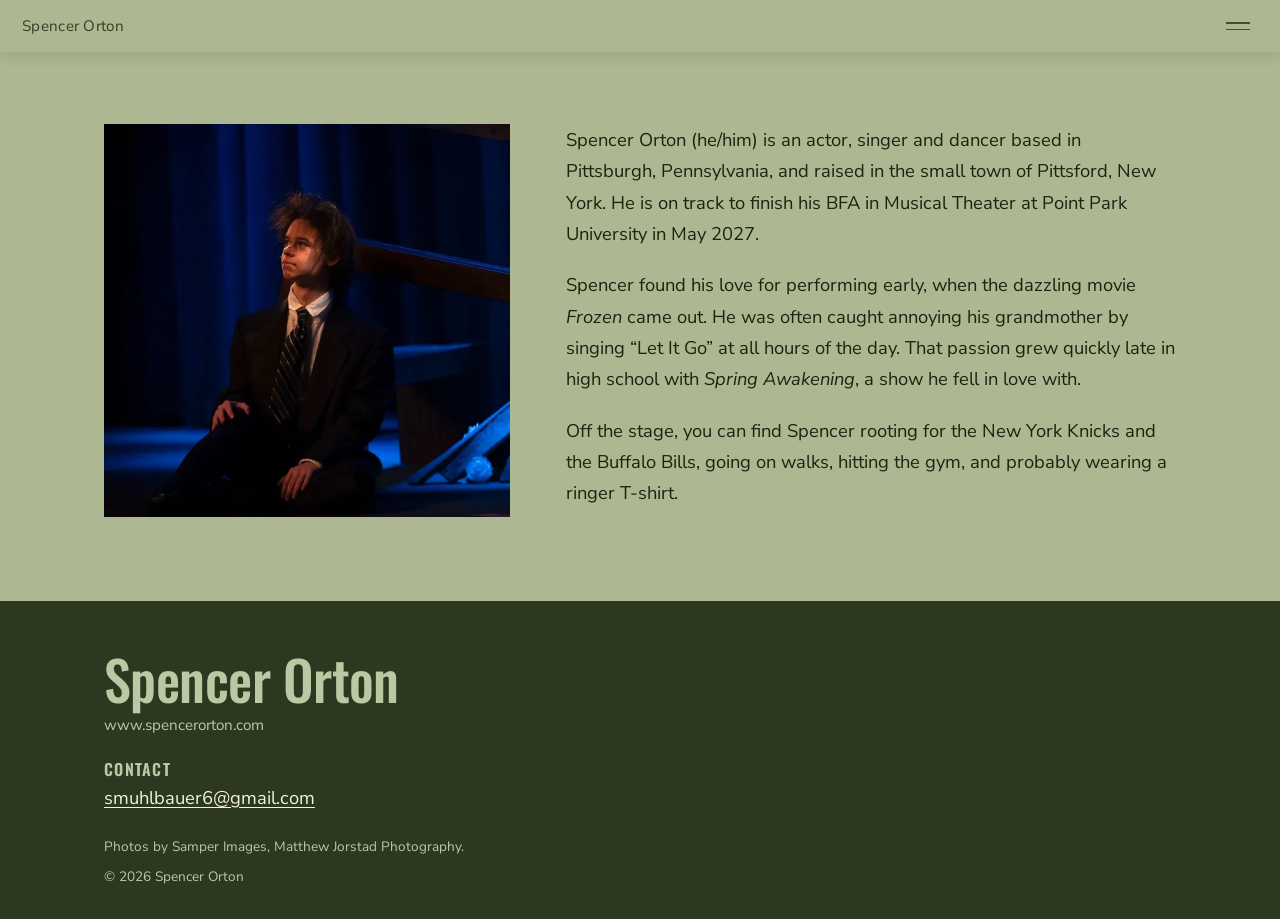
==== commit 3f8374b0: "Fix menu on About and H+R pages: replace broken inline nav with hamburger overlay" ====
--- a/about.html
+++ b/about.html
@@ -19,20 +19,28 @@
 <body>
   <a class="skip" href="#main">Skip to content</a>
 
-  <header class="site-header">
-    <div class="header-inner">
-      <a class="brand" href="index.html">Spencer Orton</a>
-      <nav aria-label="Main">
-        <ul>
-          <li><a href="index.html">Home</a></li>
-          <li><a href="about.html" aria-current="page">About</a></li>
-          <li><a href="headshot-resume.html">H<span class="visually-hidden">eadshot</span> + R<span class="visually-hidden">esume</span></a></li>
-          <li><a href="media.html">Media</a></li>
-          <li><a href="connect.html">Connect</a></li>
-        </ul>
-      </nav>
+  <header class="site-header" id="site-header">
+    <a class="brand" href="index.html">Spencer Orton</a>
+    <button class="menu-toggle" id="menu-toggle" aria-label="Open menu" aria-expanded="false" aria-controls="menu-overlay">
+      <span></span><span></span>
+    </button>
+  </header>
+
+  <div class="menu-overlay" id="menu-overlay" aria-hidden="true">
+    <div class="menu-overlay-top">
+      <span class="menu-name">Spencer Orton</span>
+      <button class="menu-close" id="menu-close" aria-label="Close menu">×</button>
     </div>
-  </header>
+    <nav class="menu-nav" aria-label="Main">
+      <ul>
+        <li><a href="index.html">Home</a></li>
+        <li><a href="about.html" aria-current="page">About</a></li>
+        <li><a href="headshot-resume.html">H + R</a></li>
+        <li><a href="media.html">Media</a></li>
+        <li><a href="connect.html">Connect</a></li>
+      </ul>
+    </nav>
+  </div>
 
   <main id="main" class="page">
     <section class="section band-light" aria-labelledby="page-h">
